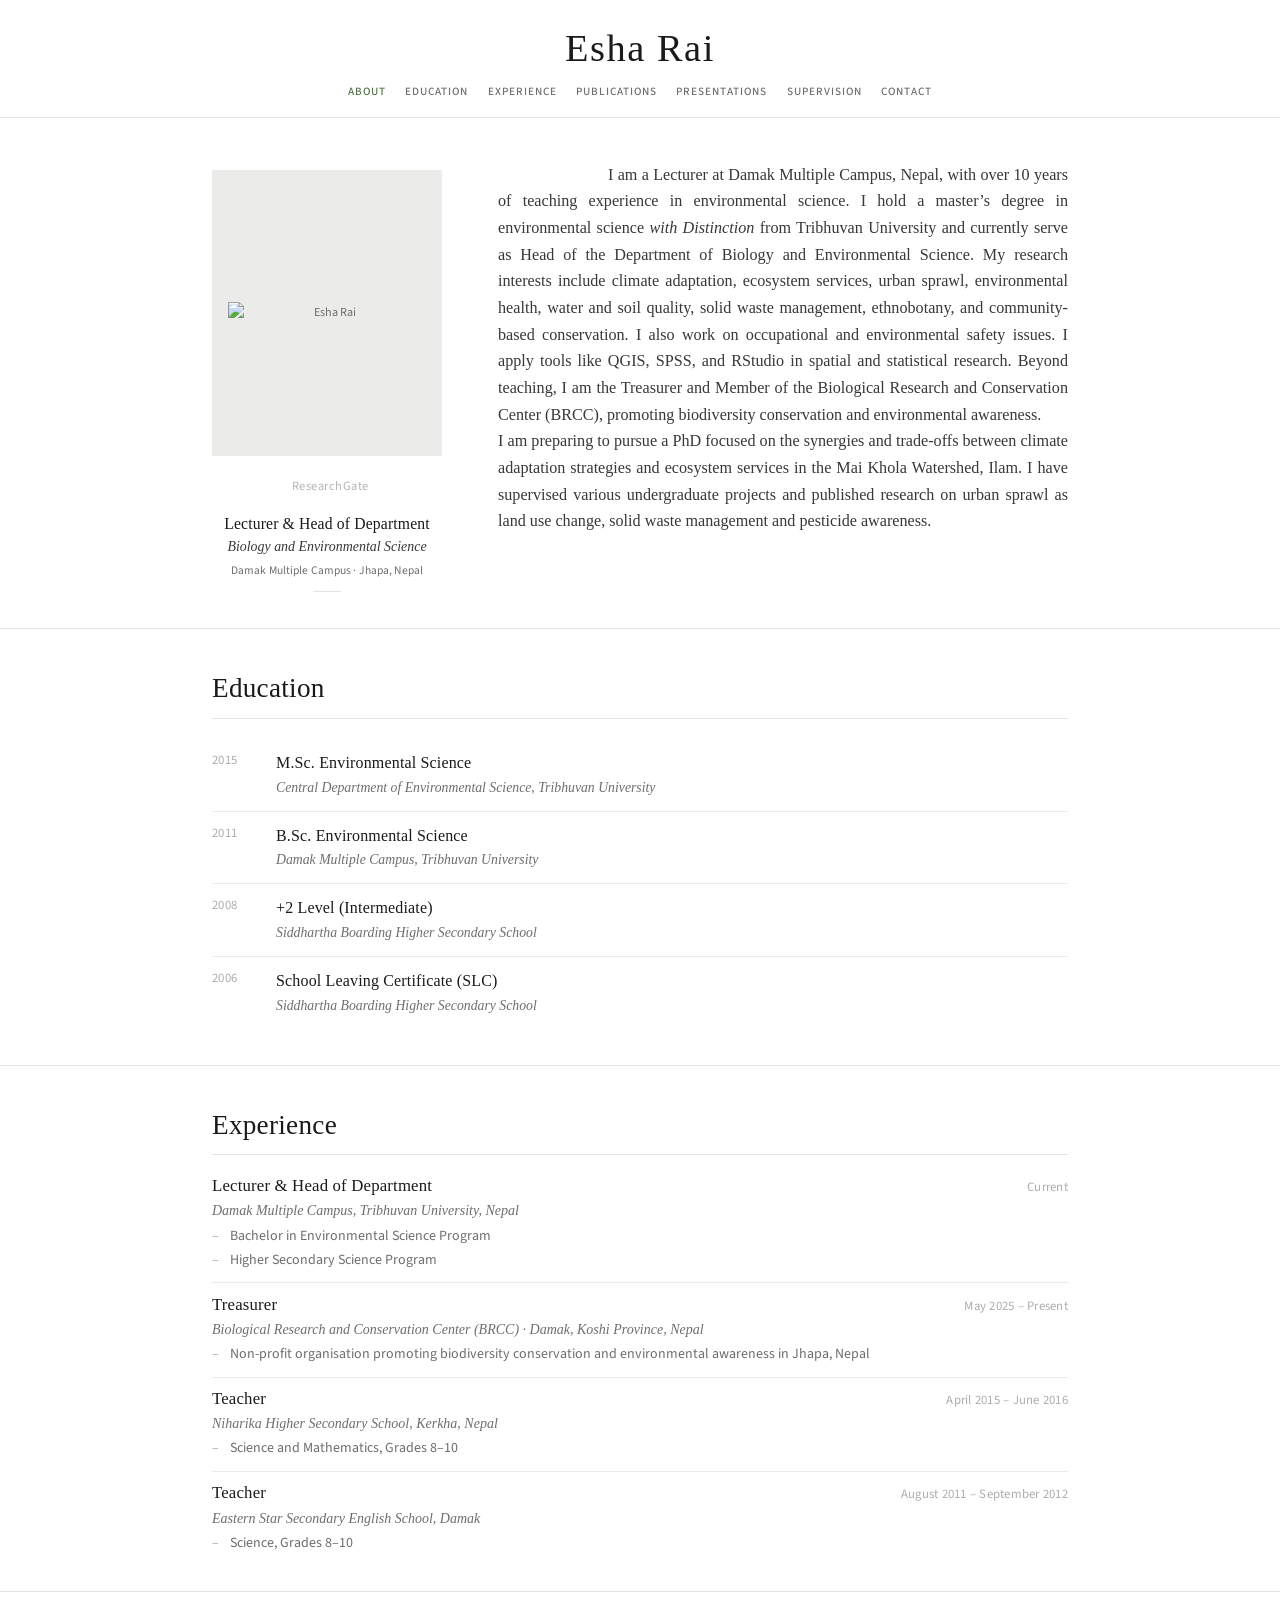
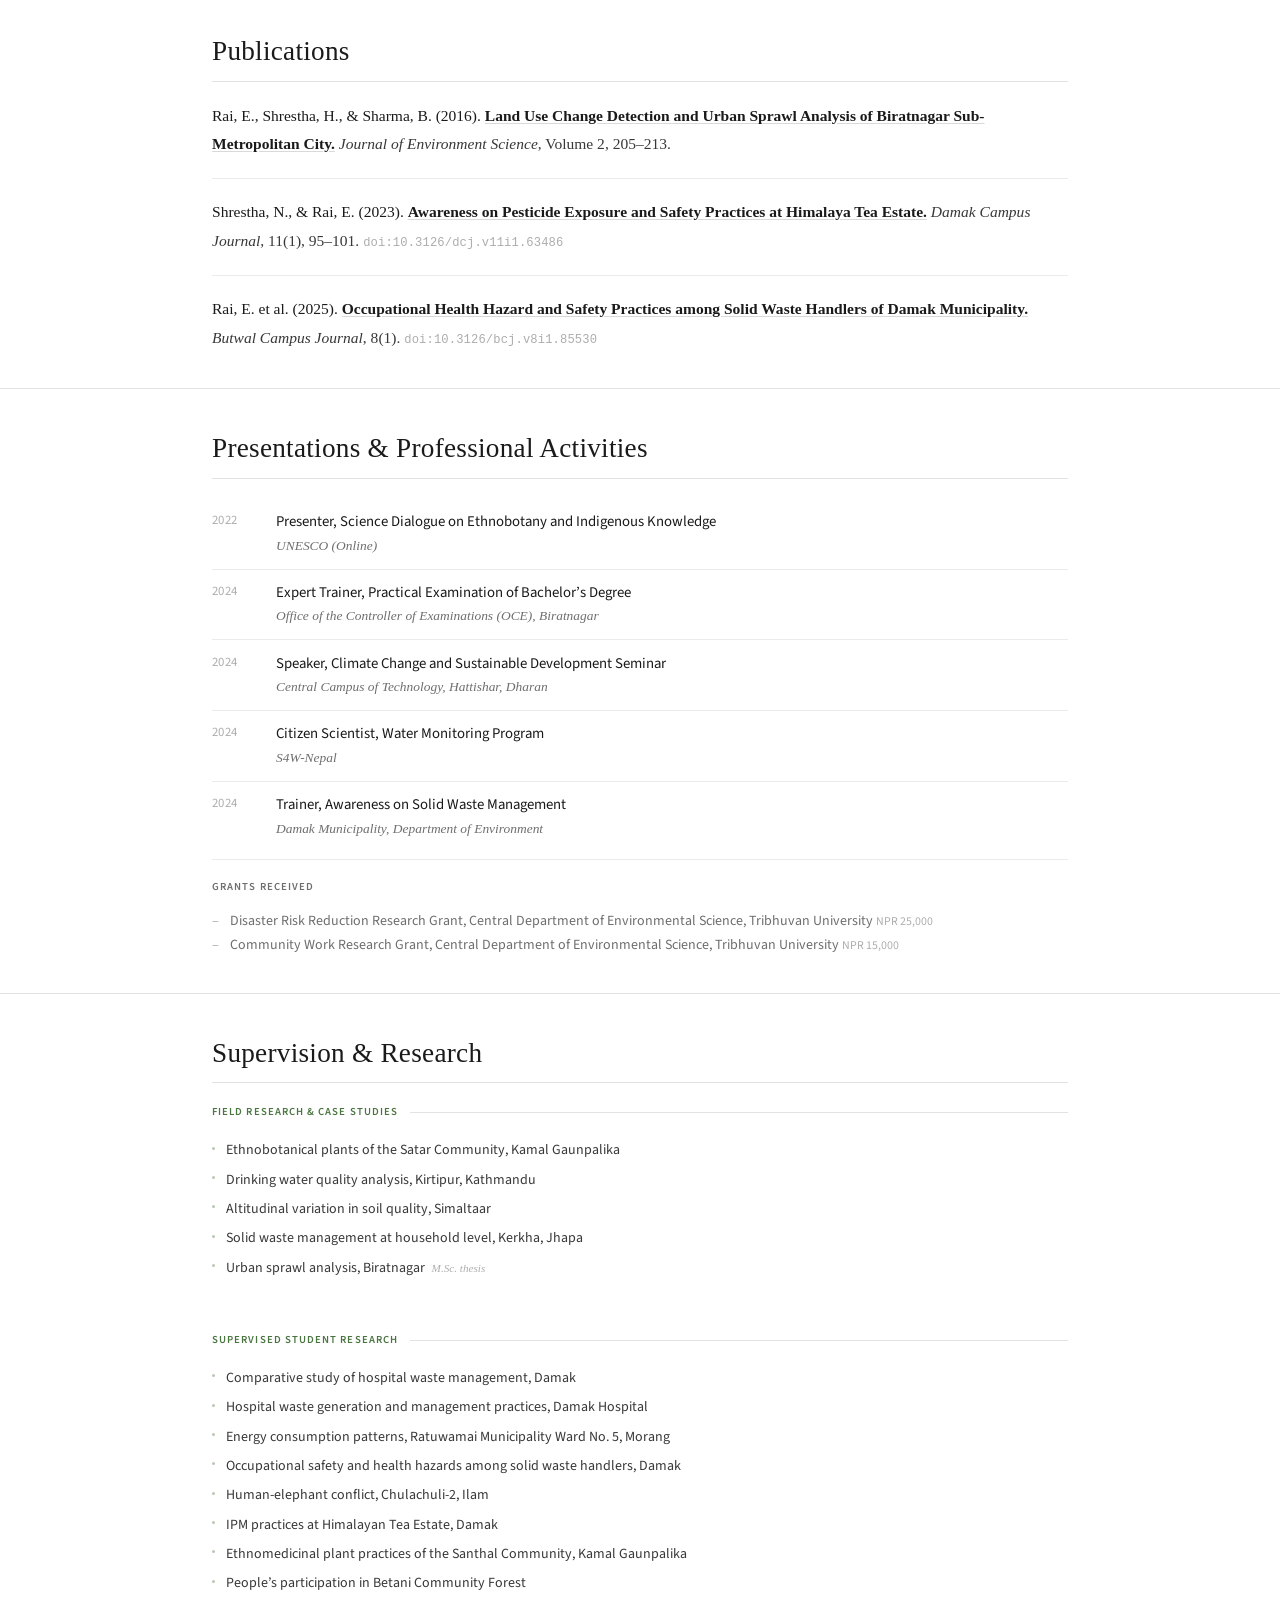
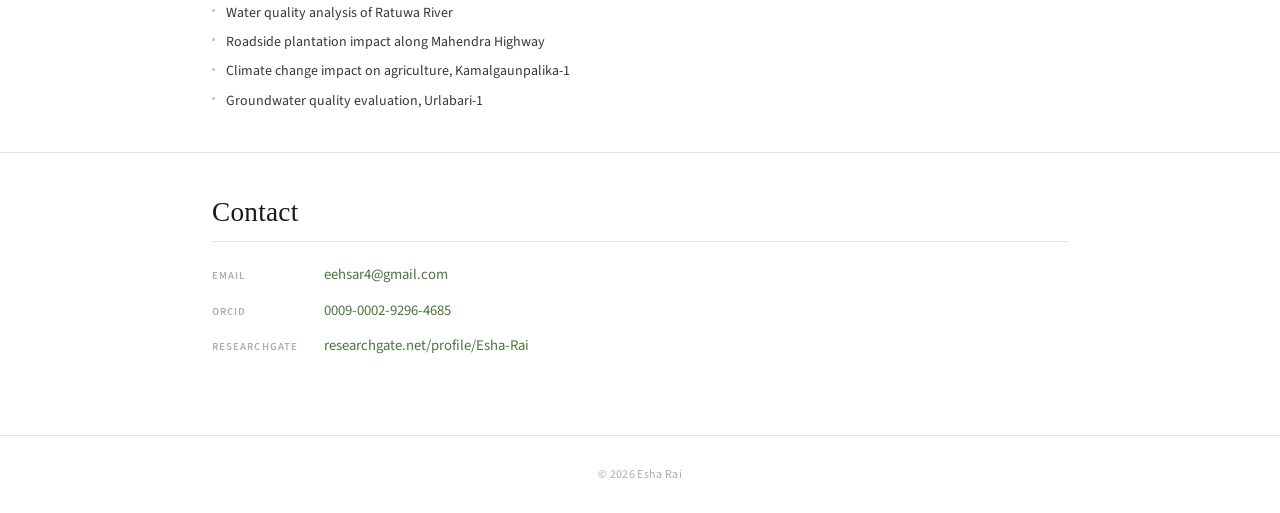
==== index.html @ 7f3a02cf "Add files via upload" ====
<!doctype html>
<html lang="en">
  <head>
    <meta charset="UTF-8" />
    <meta name="viewport" content="width=device-width, initial-scale=1.0" />
    <title>Esha Rai</title>
    <link rel="preconnect" href="https://fonts.googleapis.com" />
    <link rel="preconnect" href="https://fonts.gstatic.com" crossorigin />
    <link
      href="https://fonts.googleapis.com/css2?family=EB+Garamond:ital,wght@0,400;0,500;1,400;1,500&family=Source+Sans+3:ital,wght@0,300;0,400;0,600;1,300;1,400&display=swap"
      rel="stylesheet"
    />
    <link rel="stylesheet" href="style.css" />
  </head>
  <body>
    <header id="site-header">
      <div class="header-inner">
        <h1 class="site-name">Esha Rai</h1>
        <nav id="navbar" aria-label="Main navigation">
          <button
            class="nav-toggle"
            id="navToggle"
            aria-label="Toggle menu"
            aria-expanded="false"
          >
            <span></span><span></span><span></span>
          </button>
          <ul class="nav-links" id="navLinks">
            <li><a href="#about">About</a></li>
            <li><a href="#education">Education</a></li>
            <li><a href="#experience">Experience</a></li>
            <li><a href="#publications">Publications</a></li>
            <li><a href="#presentations">Presentations</a></li>
            <li><a href="#supervision">Supervision</a></li>
            <li><a href="#contact">Contact</a></li>
          </ul>
        </nav>
      </div>
    </header>

    <section id="about" class="about-section">
      <div class="about-inner">
        <div class="about-sidebar fade-in">
          <div class="about-photo">
            <img
              src="image.jpg"
              alt="Esha Rai"
              onerror="this.parentElement.classList.add('no-photo')"
            />
          </div>
          <div class="about-identity">
            <a
              href="https://www.researchgate.net/profile/Esha-Rai"
              target="_blank"
              rel="noopener"
              class="rg-link"
              aria-label="ResearchGate Profile"
            >
              <img src="./assets/rg_icon.svg" alt="" class="rg-icon" />
              <span class="rg-label">ResearchGate</span>
            </a>
            <p class="about-role-title">Lecturer &amp; Head of Department</p>
            <p class="about-role-dept">Biology and Environmental Science</p>
            <p class="about-role-inst">
              Damak Multiple Campus &middot; Jhapa, Nepal
            </p>
          </div>
        </div>

        <div class="about-text fade-in fade-delay">
          <p class="about-bio" style="text-indent: 110px">
            I am a Lecturer at Damak Multiple Campus, Nepal, with over 10 years
            of teaching experience in environmental science. I hold a master’s
            degree in environmental science <em>with Distinction</em> from
            Tribhuvan University and currently serve as Head of the Department
            of Biology and Environmental Science. My research interests include
            climate adaptation, ecosystem services, urban sprawl, environmental
            health, water and soil quality, solid waste management, ethnobotany,
            and community-based conservation. I also work on occupational and
            environmental safety issues. I apply tools like QGIS, SPSS, and
            RStudio in spatial and statistical research. Beyond teaching, I am
            the Treasurer and Member of the Biological Research and Conservation
            Center (BRCC), promoting biodiversity conservation and environmental
            awareness.<br />
            I am preparing to pursue a PhD focused on the synergies and
            trade-offs between climate adaptation strategies and ecosystem
            services in the Mai Khola Watershed, Ilam. I have supervised various
            undergraduate projects and published research on urban sprawl as
            land use change, solid waste management and pesticide awareness.
          </p>
          <!--
          <p class="about-bookshelf">
            I like to read sometimes &mdash; here is my
            <a href="shelf\index.html">bookshelf</a>.
          </p>
          -->
        </div>
      </div>
    </section>

    <hr class="section-rule" />

    <section id="education" class="section">
      <div class="container">
        <h2 class="section-title fade-in">Education</h2>
        <table class="data-table fade-in">
          <tbody>
            <tr>
              <td class="col-year">2015</td>
              <td>
                <strong>M.Sc. Environmental Science</strong>
                <br />
                <span class="inst-name"
                  >Central Department of Environmental Science, Tribhuvan
                  University</span
                >
              </td>
            </tr>
            <tr>
              <td class="col-year">2011</td>
              <td>
                <strong>B.Sc. Environmental Science</strong><br />
                <span class="inst-name"
                  >Damak Multiple Campus, Tribhuvan University</span
                >
              </td>
            </tr>
            <tr>
              <td class="col-year">2008</td>
              <td>
                <strong>+2 Level (Intermediate)</strong><br />
                <span class="inst-name"
                  >Siddhartha Boarding Higher Secondary School</span
                >
              </td>
            </tr>
            <tr>
              <td class="col-year">2006</td>
              <td>
                <strong>School Leaving Certificate (SLC)</strong><br />
                <span class="inst-name"
                  >Siddhartha Boarding Higher Secondary School</span
                >
              </td>
            </tr>
          </tbody>
        </table>
      </div>
    </section>

    <hr class="section-rule" />

    <section id="experience" class="section">
      <div class="container">
        <h2 class="section-title fade-in">Experience</h2>

        <div class="exp-item fade-in">
          <div class="exp-header">
            <span class="exp-role">Lecturer &amp; Head of Department</span>
            <span class="exp-date">Current</span>
          </div>
          <p class="exp-place">
            Damak Multiple Campus, Tribhuvan University, Nepal
          </p>
          <ul class="plain-list">
            <li>Bachelor in Environmental Science Program</li>
            <li>Higher Secondary Science Program</li>
          </ul>
        </div>

        <div class="exp-item fade-in">
          <div class="exp-header">
            <span class="exp-role">Treasurer</span>
            <span class="exp-date">May 2025 &ndash; Present</span>
          </div>
          <p class="exp-place">
            Biological Research and Conservation Center (BRCC) &middot; Damak,
            Koshi Province, Nepal
          </p>
          <ul class="plain-list">
            <li>
              Non-profit organisation promoting biodiversity conservation and
              environmental awareness in Jhapa, Nepal
            </li>
          </ul>
        </div>

        <div class="exp-item fade-in">
          <div class="exp-header">
            <span class="exp-role">Teacher</span>
            <span class="exp-date">April 2015 &ndash; June 2016</span>
          </div>
          <p class="exp-place">
            Niharika Higher Secondary School, Kerkha, Nepal
          </p>
          <ul class="plain-list">
            <li>Science and Mathematics, Grades 8&ndash;10</li>
          </ul>
        </div>

        <div class="exp-item fade-in">
          <div class="exp-header">
            <span class="exp-role">Teacher</span>
            <span class="exp-date">August 2011 &ndash; September 2012</span>
          </div>
          <p class="exp-place">Eastern Star Secondary English School, Damak</p>
          <ul class="plain-list">
            <li>Science, Grades 8&ndash;10</li>
          </ul>
        </div>
      </div>
    </section>

    <hr class="section-rule" />

    <section id="publications" class="section">
      <div class="container">
        <h2 class="section-title fade-in">Publications</h2>

        <div class="pub-list">
          <div class="pub-item fade-in">
            <p class="pub-ref">
              <span class="pub-authors"
                >Rai, E., Shrestha, H., &amp; Sharma, B. (2016).</span
              >
              <a href="#" target="_blank" rel="noopener"
                >Land Use Change Detection and Urban Sprawl Analysis of
                Biratnagar Sub-Metropolitan City.</a
              >
              <em>Journal of Environment Science</em>, Volume 2, 205&ndash;213.
            </p>
          </div>

          <div class="pub-item fade-in">
            <p class="pub-ref">
              <span class="pub-authors"
                >Shrestha, N., &amp; Rai, E. (2023).</span
              >
              <a
                href="https://doi.org/10.3126/dcj.v11i1.63486"
                target="_blank"
                rel="noopener"
                >Awareness on Pesticide Exposure and Safety Practices at
                Himalaya Tea Estate.</a
              >
              <em>Damak Campus Journal</em>, 11(1), 95&ndash;101.
              <span class="pub-doi">doi:10.3126/dcj.v11i1.63486</span>
            </p>
          </div>

          <div class="pub-item fade-in">
            <p class="pub-ref">
              <span class="pub-authors">Rai, E. et al. (2025).</span>
              <a
                href="https://doi.org/10.3126/bcj.v8i1.85530"
                target="_blank"
                rel="noopener"
                >Occupational Health Hazard and Safety Practices among Solid
                Waste Handlers of Damak Municipality.</a
              >
              <em>Butwal Campus Journal</em>, 8(1).
              <span class="pub-doi">doi:10.3126/bcj.v8i1.85530</span>
            </p>
          </div>
        </div>
      </div>
    </section>

    <hr class="section-rule" />

    <section id="presentations" class="section">
      <div class="container">
        <h2 class="section-title fade-in">
          Presentations &amp; Professional Activities
        </h2>

        <table class="data-table fade-in">
          <tbody>
            <tr>
              <td class="col-year">2022</td>
              <td>
                Presenter, Science Dialogue on Ethnobotany and Indigenous
                Knowledge<br />
                <span class="sub-text">UNESCO (Online)</span>
              </td>
            </tr>
            <tr>
              <td class="col-year">2024</td>
              <td>
                Expert Trainer, Practical Examination of Bachelor&rsquo;s
                Degree<br />
                <span class="sub-text"
                  >Office of the Controller of Examinations (OCE),
                  Biratnagar</span
                >
              </td>
            </tr>
            <tr>
              <td class="col-year">2024</td>
              <td>
                Speaker, Climate Change and Sustainable Development Seminar<br />
                <span class="sub-text"
                  >Central Campus of Technology, Hattishar, Dharan</span
                >
              </td>
            </tr>
            <tr>
              <td class="col-year">2024</td>
              <td>
                Citizen Scientist, Water Monitoring Program<br />
                <span class="sub-text">S4W-Nepal</span>
              </td>
            </tr>
            <tr>
              <td class="col-year">2024</td>
              <td>
                Trainer, Awareness on Solid Waste Management<br />
                <span class="sub-text"
                  >Damak Municipality, Department of Environment</span
                >
              </td>
            </tr>
          </tbody>
        </table>

        <div class="grants-block fade-in">
          <h3 class="grants-heading">Grants Received</h3>
          <ul class="plain-list">
            <li>
              Disaster Risk Reduction Research Grant, Central Department of
              Environmental Science, Tribhuvan University
              <span class="grant-amount">NPR 25,000</span>
            </li>
            <li>
              Community Work Research Grant, Central Department of Environmental
              Science, Tribhuvan University
              <span class="grant-amount">NPR 15,000</span>
            </li>
          </ul>
        </div>
      </div>
    </section>

    <hr class="section-rule" />

    <section id="supervision" class="section">
      <div class="container">
        <h2 class="section-title fade-in">Supervision &amp; Research</h2>

        <div class="research-record fade-in">
          <div class="research-group">
            <h3 class="research-group-label">
              Field Research &amp; Case Studies
            </h3>
            <ul class="research-list">
              <li>
                Ethnobotanical plants of the Satar Community, Kamal Gaunpalika
              </li>
              <li>Drinking water quality analysis, Kirtipur, Kathmandu</li>
              <li>Altitudinal variation in soil quality, Simaltaar</li>
              <li>Solid waste management at household level, Kerkha, Jhapa</li>
              <li>
                Urban sprawl analysis, Biratnagar
                <span class="research-note">M.Sc. thesis</span>
              </li>
            </ul>
          </div>

          <div class="research-divider"></div>

          <div class="research-group">
            <h3 class="research-group-label">Supervised Student Research</h3>
            <ul class="research-list research-list--wide">
              <li>Comparative study of hospital waste management, Damak</li>
              <li>
                Hospital waste generation and management practices, Damak
                Hospital
              </li>
              <li>
                Energy consumption patterns, Ratuwamai Municipality Ward No. 5,
                Morang
              </li>
              <li>
                Occupational safety and health hazards among solid waste
                handlers, Damak
              </li>
              <li>Human-elephant conflict, Chulachuli-2, Ilam</li>
              <li>IPM practices at Himalayan Tea Estate, Damak</li>
              <li>
                Ethnomedicinal plant practices of the Santhal Community, Kamal
                Gaunpalika
              </li>
              <li>People&rsquo;s participation in Betani Community Forest</li>
              <li>Water quality analysis of Ratuwa River</li>
              <li>Roadside plantation impact along Mahendra Highway</li>
              <li>Climate change impact on agriculture, Kamalgaunpalika-1</li>
              <li>Groundwater quality evaluation, Urlabari-1</li>
            </ul>
          </div>
        </div>
      </div>
    </section>

    <hr class="section-rule" />

    <section id="contact" class="section">
      <div class="container">
        <h2 class="section-title fade-in">Contact</h2>
        <div class="contact-block fade-in">
          <p>
            <span class="contact-label">Email</span>
            <a href="mailto:eehsar4@gmail.com">eehsar4@gmail.com</a>
          </p>
          <p>
            <span class="contact-label">Orcid</span>
            <a href="https://orcid.org/0009-0002-9296-4685">
              0009-0002-9296-4685</a
            >
          </p>
          <p>
            <span class="contact-label">ResearchGate</span>
            <a
              href="https://www.researchgate.net/profile/Esha-Rai"
              target="_blank"
              rel="noopener"
              >researchgate.net/profile/Esha-Rai</a
            >
          </p>
        </div>
      </div>
    </section>

    <footer class="site-footer">
      <div class="container">
        <p>&copy; <span id="year"></span> Esha Rai</p>
      </div>
    </footer>

    <script src="script.js"></script>
  </body>
</html>
---- style.css ----
/* LOCAL FONTS — CMU Serif */

@font-face {
  font-family: "CMU Serif";
  src: url("./fonts/cmunrm.woff2") format("woff2");
  font-weight: 400;
  font-style: normal;
  font-display: swap;
}

@font-face {
  font-family: "CMU Serif";
  src: url("./fonts/cmunbx.woff2") format("woff2");
  font-weight: 700;
  font-style: normal;
  font-display: swap;
}

@font-face {
  font-family: "CMU Serif";
  src: url("./fonts/cmunti.woff2") format("woff2");
  font-weight: 400;
  font-style: italic;
  font-display: swap;
}

@font-face {
  font-family: "CMU Serif";
  src: url("./fonts/cmunbi.woff2") format("woff2");
  font-weight: 700;
  font-style: italic;
  font-display: swap;
}

/* VARIABLES */

:root {
  --white: #ffffff;
  --bg: #fafaf8;
  --fg: #1a1a1a;
  --fg-soft: #383838;
  --fg-muted: #6e6e6e;
  --fg-subtle: #adadad;
  --green: #4a7540;
  --green-dark: #345428;
  --green-faint: rgba(74, 117, 64, 0.07);
  --rule: #e2e2e0;
  --rule-soft: #ebebea;

  --font-display: Georgia, "Times New Roman", serif;
  --font-serif: "CMU Serif", Georgia, serif;
  --font-sans: "Source Sans 3", system-ui, -apple-system, sans-serif;

  --sidebar-w: 230px;
  --header-h: 102px;
  --max-w: 920px;
  --transition: 0.18s ease;
}

/* RESET & BASE */

*,
*::before,
*::after {
  box-sizing: border-box;
  margin: 0;
  padding: 0;
}

html {
  scroll-behavior: smooth;
  scroll-padding-top: calc(var(--header-h) + 24px);
  font-size: 16px;
}

body {
  background: var(--white);
  color: var(--fg);
  font-family: var(--font-sans);
  font-size: 1rem;
  line-height: 1.75;
  -webkit-font-smoothing: antialiased;
  -moz-osx-font-smoothing: grayscale;
}

img {
  display: block;
  max-width: 100%;
}

a {
  color: var(--green);
  text-decoration: none;
  transition: color var(--transition);
}

a:hover {
  color: var(--green-dark);
  text-decoration: underline;
  text-underline-offset: 2px;
}

ul {
  list-style: none;
}

/* HEADER */

#site-header {
  position: sticky;
  top: 0;
  z-index: 100;
  background: var(--white);
  border-bottom: 1px solid var(--rule);
  padding: 1.8rem 2rem 0.8rem;
}

.header-inner {
  max-width: var(--max-w);
  margin: 0 auto;
  display: flex;
  flex-direction: column;
  align-items: center;
  gap: 0.55rem;
  text-align: center;
}

.site-name {
  font-family: var(--font-display);
  font-size: 2.4rem;
  font-weight: 400;
  color: var(--fg);
  letter-spacing: 0.04em;
  line-height: 1;
}

.nav-links {
  display: flex;
  flex-wrap: wrap;
  justify-content: center;
  align-items: center;
  list-style: none;
  gap: 0;
}

.nav-links a {
  font-family: var(--font-sans);
  font-size: 0.7rem;
  font-weight: 500;
  letter-spacing: 0.09em;
  text-transform: uppercase;
  color: var(--fg-muted);
  padding: 0.2rem 0.6rem;
  border-radius: 2px;
  transition: color var(--transition);
  text-decoration: none;
}

.nav-links a:hover,
.nav-links a.active {
  color: var(--green);
  text-decoration: none;
}

.nav-toggle {
  display: none;
  flex-direction: column;
  gap: 5px;
  background: none;
  border: none;
  cursor: pointer;
  padding: 4px;
  align-self: flex-end;
}

.nav-toggle span {
  display: block;
  width: 22px;
  height: 1.5px;
  background: var(--fg);
  border-radius: 1px;
  transition:
    transform var(--transition),
    opacity var(--transition);
}

/* LAYOUT */

.container {
  max-width: var(--max-w);
  margin: 0 auto;
  padding: 0 2rem;
}

.section {
  padding: 2.25rem 0;
}

.section-rule {
  border: none;
  border-top: 1px solid var(--rule);
  margin: 0;
}

.section-title {
  font-family: var(--font-display);
  font-size: 1.7rem;
  font-weight: 400;
  letter-spacing: 0.01em;
  color: var(--fg);
  margin-bottom: 1.25rem;
  padding-bottom: 0.3rem;
  border-bottom: 1px solid var(--rule);
}

/* FADE-IN */

.fade-in {
  opacity: 0;
  transform: translateY(10px);
  transition:
    opacity 0.5s ease,
    transform 0.5s ease;
}

.fade-in.visible {
  opacity: 1;
  transform: translateY(0);
}

.fade-delay {
  transition-delay: 0.16s;
}

/* ABOUT */

.about-section {
  max-width: var(--max-w);
  margin: 0 auto;
  padding: 2.75rem 2rem 2rem;
}

.about-inner {
  display: grid;
  grid-template-columns: var(--sidebar-w) 1fr;
  gap: 3.5rem;
  align-items: start;
}

.about-bio {
  font-family: var(--font-serif);
  font-size: 1.01rem;
  color: var(--fg-soft);
  line-height: 1.65;
  margin-bottom: 1.25rem;
  text-align: justify;
  text-indent: 1.6em;
  hyphens: auto;
  -webkit-hyphens: auto;
}

.about-bookshelf {
  font-family: var(--font-serif);
  font-style: italic;
  font-size: 0.9rem;
  color: var(--fg-muted);
  line-height: 1.55;
}

.about-bookshelf a {
  color: var(--green);
  text-decoration: underline;
  text-underline-offset: 2px;
  font-style: normal;
}

.about-sidebar {
  display: flex;
  flex-direction: column;
  align-items: center;
  gap: 0;
  padding-top: 0.5rem;
}

.about-photo img {
  width: var(--sidebar-w);
  height: auto;
  object-fit: cover;
  object-position: top center;
  display: block;
}

.about-photo.no-photo {
  width: var(--sidebar-w);
  height: 286px;
  background: var(--rule-soft);
  display: flex;
  align-items: center;
  justify-content: center;
  font-size: 0.76rem;
  color: var(--fg-muted);
  text-align: center;
  padding: 1rem;
}

.about-identity {
  margin-top: 1.15rem;
  width: 100%;
  display: flex;
  flex-direction: column;
  align-items: center;
  text-align: center;
  gap: 0.22rem;
}

.rg-link {
  display: inline-flex;
  align-items: center;
  gap: 0.38rem;
  text-decoration: none;
  margin-bottom: 0.6rem;
  opacity: 0.5;
  transition: opacity var(--transition);
}

.rg-link:hover {
  opacity: 1;
  text-decoration: none;
}

.rg-icon {
  height: 26px;
  width: auto;
  display: block;
}

.rg-label {
  font-family: var(--font-sans);
  font-size: 0.78rem;
  letter-spacing: 0.04em;
  color: var(--fg-muted);
  transition: color var(--transition);
}

.rg-link:hover .rg-label {
  color: var(--green);
}

.about-identity::after {
  content: "";
  display: block;
  width: 28px;
  height: 1px;
  background: var(--rule);
  margin: 0.5rem auto 0.3rem;
  order: 1;
}

.about-role-title {
  font-family: var(--font-display);
  font-size: 0.98rem;
  font-weight: 400;
  color: var(--fg);
  letter-spacing: 0.01em;
  line-height: 1.35;
  max-width: 100%;
}

.about-role-dept {
  font-family: var(--font-serif);
  font-style: italic;
  font-size: 0.87rem;
  color: var(--fg-soft);
  line-height: 1.35;
}

.about-role-inst {
  font-family: var(--font-sans);
  font-size: 0.72rem;
  letter-spacing: 0.01em;
  color: var(--fg-muted);
  line-height: 1.5;
  margin-top: 0.1rem;
}

/* DATA TABLE */

.data-table {
  width: 100%;
  border-collapse: collapse;
  font-size: 0.925rem;
}

.data-table td {
  padding: 0.7rem 0;
  vertical-align: top;
  line-height: 1.6;
}

.data-table tbody tr + tr td {
  border-top: 1px solid var(--rule-soft);
}

.col-year {
  width: 64px;
  color: var(--fg-subtle);
  font-size: 0.8rem;
  font-variant-numeric: tabular-nums;
  letter-spacing: 0.02em;
  padding-right: 1.5rem;
  white-space: nowrap;
  padding-top: 0.78rem;
}

.data-table strong {
  font-family: var(--font-display);
  font-size: 1rem;
  font-weight: 400;
  color: var(--fg);
  letter-spacing: 0.01em;
}

.inst-name {
  font-family: var(--font-serif);
  font-style: italic;
  font-size: 0.86rem;
  color: var(--fg-muted);
}

.sub-text {
  font-family: var(--font-serif);
  font-style: italic;
  font-size: 0.84rem;
  color: var(--fg-muted);
}

/* EXPERIENCE */

.exp-item {
  padding: 0.65rem 0;
  border-bottom: 1px solid var(--rule-soft);
}

.exp-item:first-of-type {
  padding-top: 0;
}

.exp-item:last-of-type {
  border-bottom: none;
  padding-bottom: 0;
}

.exp-header {
  display: flex;
  justify-content: space-between;
  align-items: baseline;
  gap: 1rem;
}

.exp-role {
  font-family: var(--font-display);
  font-size: 1.05rem;
  font-weight: 400;
  color: var(--fg);
  letter-spacing: 0.01em;
  line-height: 1.3;
}

.exp-date {
  font-family: var(--font-sans);
  font-size: 0.8rem;
  color: var(--fg-subtle);
  white-space: nowrap;
  font-variant-numeric: tabular-nums;
  flex-shrink: 0;
  letter-spacing: 0.02em;
}

.exp-place {
  font-family: var(--font-serif);
  font-style: italic;
  font-size: 0.875rem;
  color: var(--fg-muted);
  margin: 0.12rem 0 0.15rem;
  line-height: 1.5;
}

.plain-list {
  padding: 0;
}

.plain-list li {
  font-family: var(--font-sans);
  font-size: 0.875rem;
  color: var(--fg-muted);
  padding: 0.05rem 0 0.05rem 1.1rem;
  position: relative;
  line-height: 1.6;
}

.plain-list li::before {
  content: "\2013";
  position: absolute;
  left: 0;
  color: var(--fg-subtle);
}

/* PUBLICATIONS */

.pub-list {
  display: flex;
  flex-direction: column;
  gap: 0;
}

.pub-item {
  padding: 1.2rem 0;
  border-bottom: 1px solid var(--rule-soft);
}

.pub-item:first-of-type {
  padding-top: 0;
}

.pub-item:last-of-type {
  border-bottom: none;
  padding-bottom: 0;
}

.pub-ref {
  font-family: var(--font-serif);
  font-size: 0.97rem;
  color: var(--fg-soft);
  line-height: 1.85;
}

.pub-authors {
  font-family: var(--font-serif);
  font-weight: 400;
  color: var(--fg);
}

.pub-ref a {
  font-family: var(--font-serif);
  font-weight: 700;
  color: var(--fg);
  text-decoration: underline;
  text-underline-offset: 2px;
  text-decoration-color: rgba(0, 0, 0, 0.15);
  transition:
    color var(--transition),
    text-decoration-color var(--transition);
}

.pub-ref a:hover {
  color: var(--green);
  text-decoration-color: var(--green);
}

.pub-ref em {
  font-family: var(--font-serif);
  font-style: italic;
}

.pub-doi {
  display: inline-block;
  font-family: "Courier New", monospace;
  font-size: 0.76rem;
  color: var(--fg-subtle);
  letter-spacing: 0.01em;
}

/* GRANTS */

.grants-block {
  margin-top: 0.5rem;
  padding-top: 1.1rem;
  border-top: 1px solid var(--rule-soft);
}

.grants-heading {
  font-family: var(--font-sans);
  font-size: 0.67rem;
  font-weight: 600;
  letter-spacing: 0.1em;
  text-transform: uppercase;
  color: var(--fg-muted);
  margin-bottom: 0.75rem;
}

.grant-amount {
  color: var(--fg-subtle);
  font-size: 0.85em;
}

/* SUPERVISION */

.research-record {
  display: flex;
  flex-direction: column;
  gap: 1.5rem;
}

.research-group-label {
  font-family: var(--font-sans);
  font-size: 0.67rem;
  font-weight: 600;
  letter-spacing: 0.1em;
  text-transform: uppercase;
  color: var(--green);
  margin-bottom: 0.9rem;
  display: flex;
  align-items: center;
  gap: 0.75rem;
}

.research-group-label::after {
  content: "";
  flex: 1;
  height: 1px;
  background: var(--rule);
}

.research-list--wide {
  display: grid;
  grid-template-columns: 1fr 1fr;
  gap: 0 2.5rem;
}

.research-list {
  display: flex;
  flex-direction: column;
}

.research-list li {
  font-family: var(--font-sans);
  font-size: 0.875rem;
  color: var(--fg-soft);
  padding: 0.26rem 0 0.26rem 0.9rem;
  position: relative;
  line-height: 1.5;
}

.research-list li::before {
  content: "";
  position: absolute;
  left: 0;
  top: 0.65rem;
  width: 3px;
  height: 3px;
  border-radius: 50%;
  background: var(--green);
  opacity: 0.4;
}

.research-note {
  font-family: var(--font-serif);
  font-style: italic;
  font-size: 0.8em;
  color: var(--fg-subtle);
  margin-left: 0.2rem;
}

/* CONTACT */

.contact-block {
  display: flex;
  flex-direction: column;
  gap: 0.6rem;
}

.contact-block p {
  font-family: var(--font-sans);
  font-size: 0.92rem;
  color: var(--fg-soft);
  display: flex;
  align-items: baseline;
  gap: 1rem;
}

.contact-label {
  font-family: var(--font-sans);
  font-size: 0.67rem;
  font-weight: 600;
  letter-spacing: 0.1em;
  text-transform: uppercase;
  color: var(--fg-subtle);
  min-width: 96px;
  flex-shrink: 0;
}

/* FOOTER */

.site-footer {
  border-top: 1px solid var(--rule);
  padding: 1.75rem 2rem;
  text-align: center;
  font-family: var(--font-sans);
  font-size: 0.75rem;
  color: var(--fg-subtle);
  margin-top: 2.5rem;
  letter-spacing: 0.03em;
}

/* RESPONSIVE — tablet */

@media (max-width: 720px) {
  :root {
    --header-h: 88px;
    --sidebar-w: 180px;
  }

  .site-name {
    font-size: 1.95rem;
  }

  .about-inner {
    grid-template-columns: 1fr;
    gap: 2rem;
  }

  .about-sidebar {
    order: -1;
    align-items: center;
  }

  .about-photo img {
    width: 170px;
  }

  .about-photo.no-photo {
    width: 170px;
    height: 212px;
  }

  .about-identity {
    margin-top: 1rem;
    text-align: center;
    align-items: center;
  }

  .about-bio {
    text-indent: 0;
    text-align: left;
  }

  .research-list--wide {
    grid-template-columns: 1fr;
  }

  .nav-toggle {
    display: flex;
  }

  .nav-links {
    display: none;
    flex-direction: column;
    align-items: center;
    width: 100%;
    padding-top: 0.5rem;
    border-top: 1px solid var(--rule);
    margin-top: 0.35rem;
  }

  .nav-links.open {
    display: flex;
  }

  .exp-header {
    flex-direction: column;
    gap: 0.08rem;
  }

  .section-title {
    font-size: 1.45rem;
  }
}

/* MOBILE */

@media (max-width: 480px) {
  .col-year {
    width: 46px;
    padding-right: 0.6rem;
  }

  .contact-block p {
    flex-direction: column;
    gap: 0.1rem;
  }

  .section {
    padding: 1.5rem 0;
  }
}
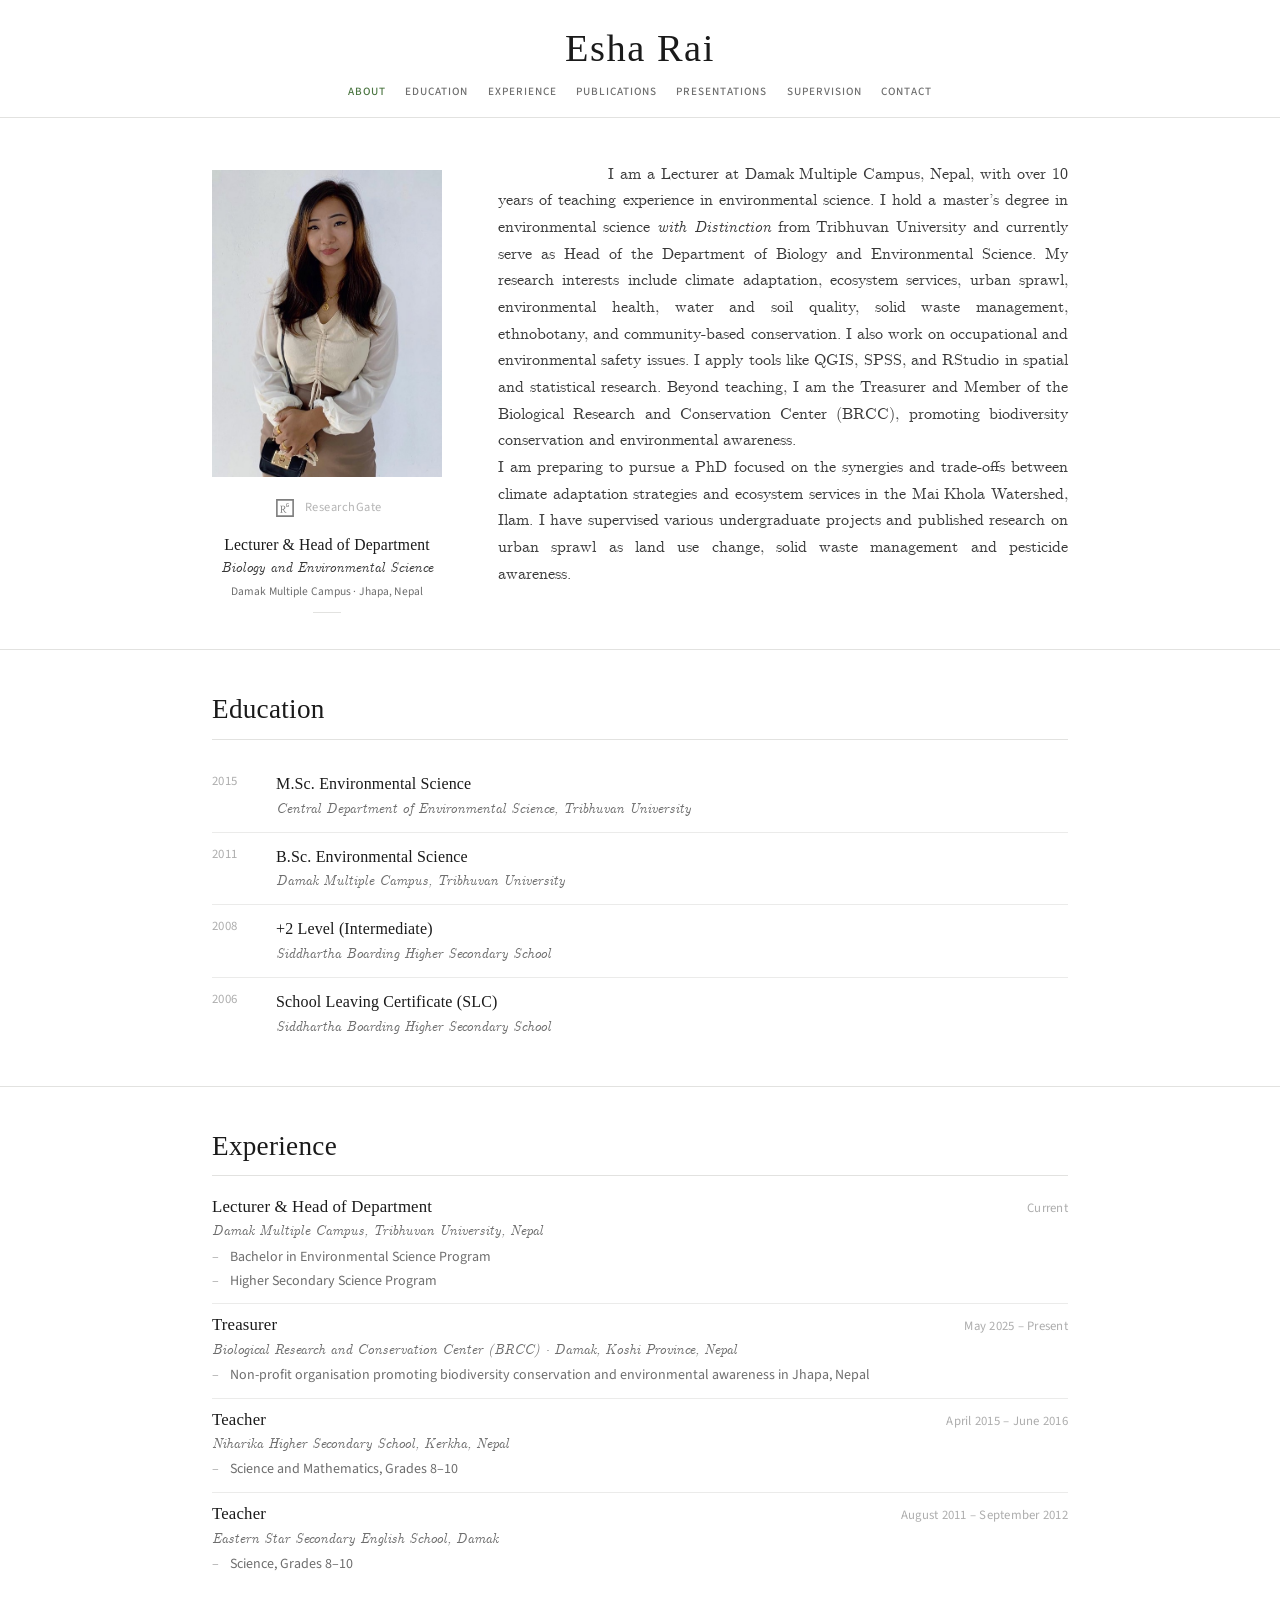
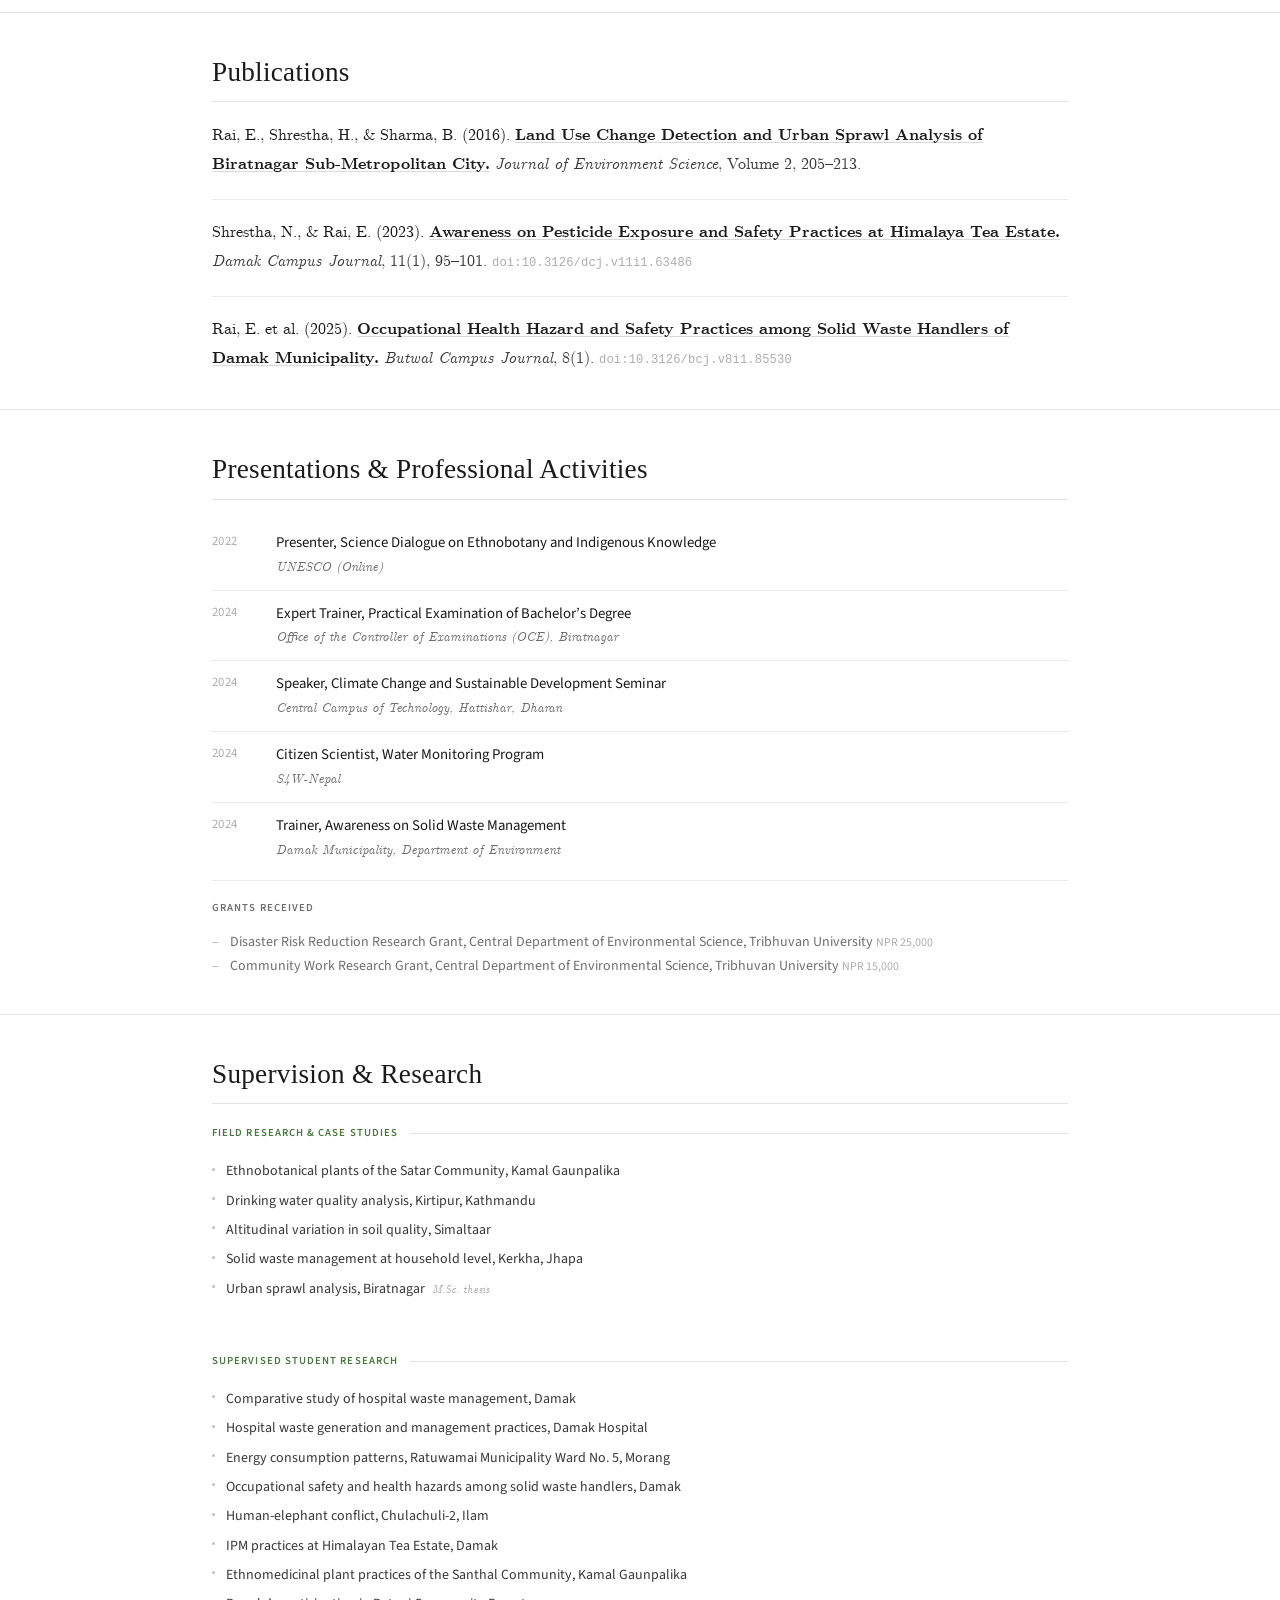
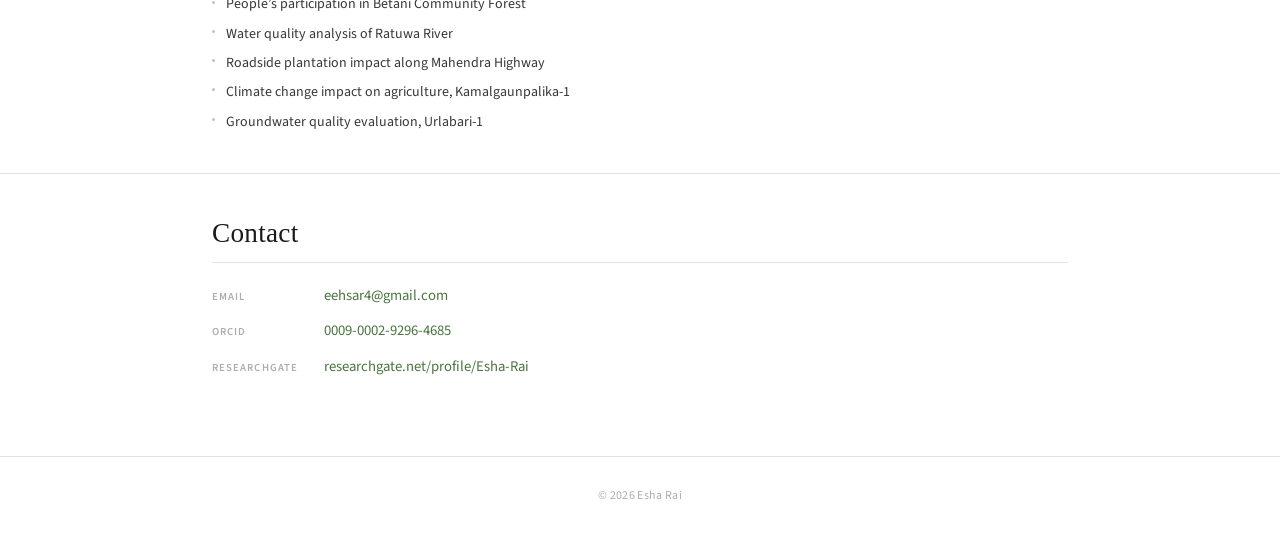
==== commit 5ec639cc: "Update index.html" ====
--- a/index.html
+++ b/index.html
@@ -10,6 +10,7 @@
       href="https://fonts.googleapis.com/css2?family=EB+Garamond:ital,wght@0,400;0,500;1,400;1,500&family=Source+Sans+3:ital,wght@0,300;0,400;0,600;1,300;1,400&display=swap"
       rel="stylesheet"
     />
+    <link rel="icon" type="image/svg+xml" href="icon.svg" />
     <link rel="stylesheet" href="style.css" />
   </head>
   <body>
@@ -429,9 +430,9 @@
         </div>
       </div>
     </section>
-
     <footer class="site-footer">
-      <div class="container">
+      <img src="icon.svg" alt="" class="bottom-icon" />
+      <div class="footer-content">
         <p>&copy; <span id="year"></span> Esha Rai</p>
       </div>
     </footer>
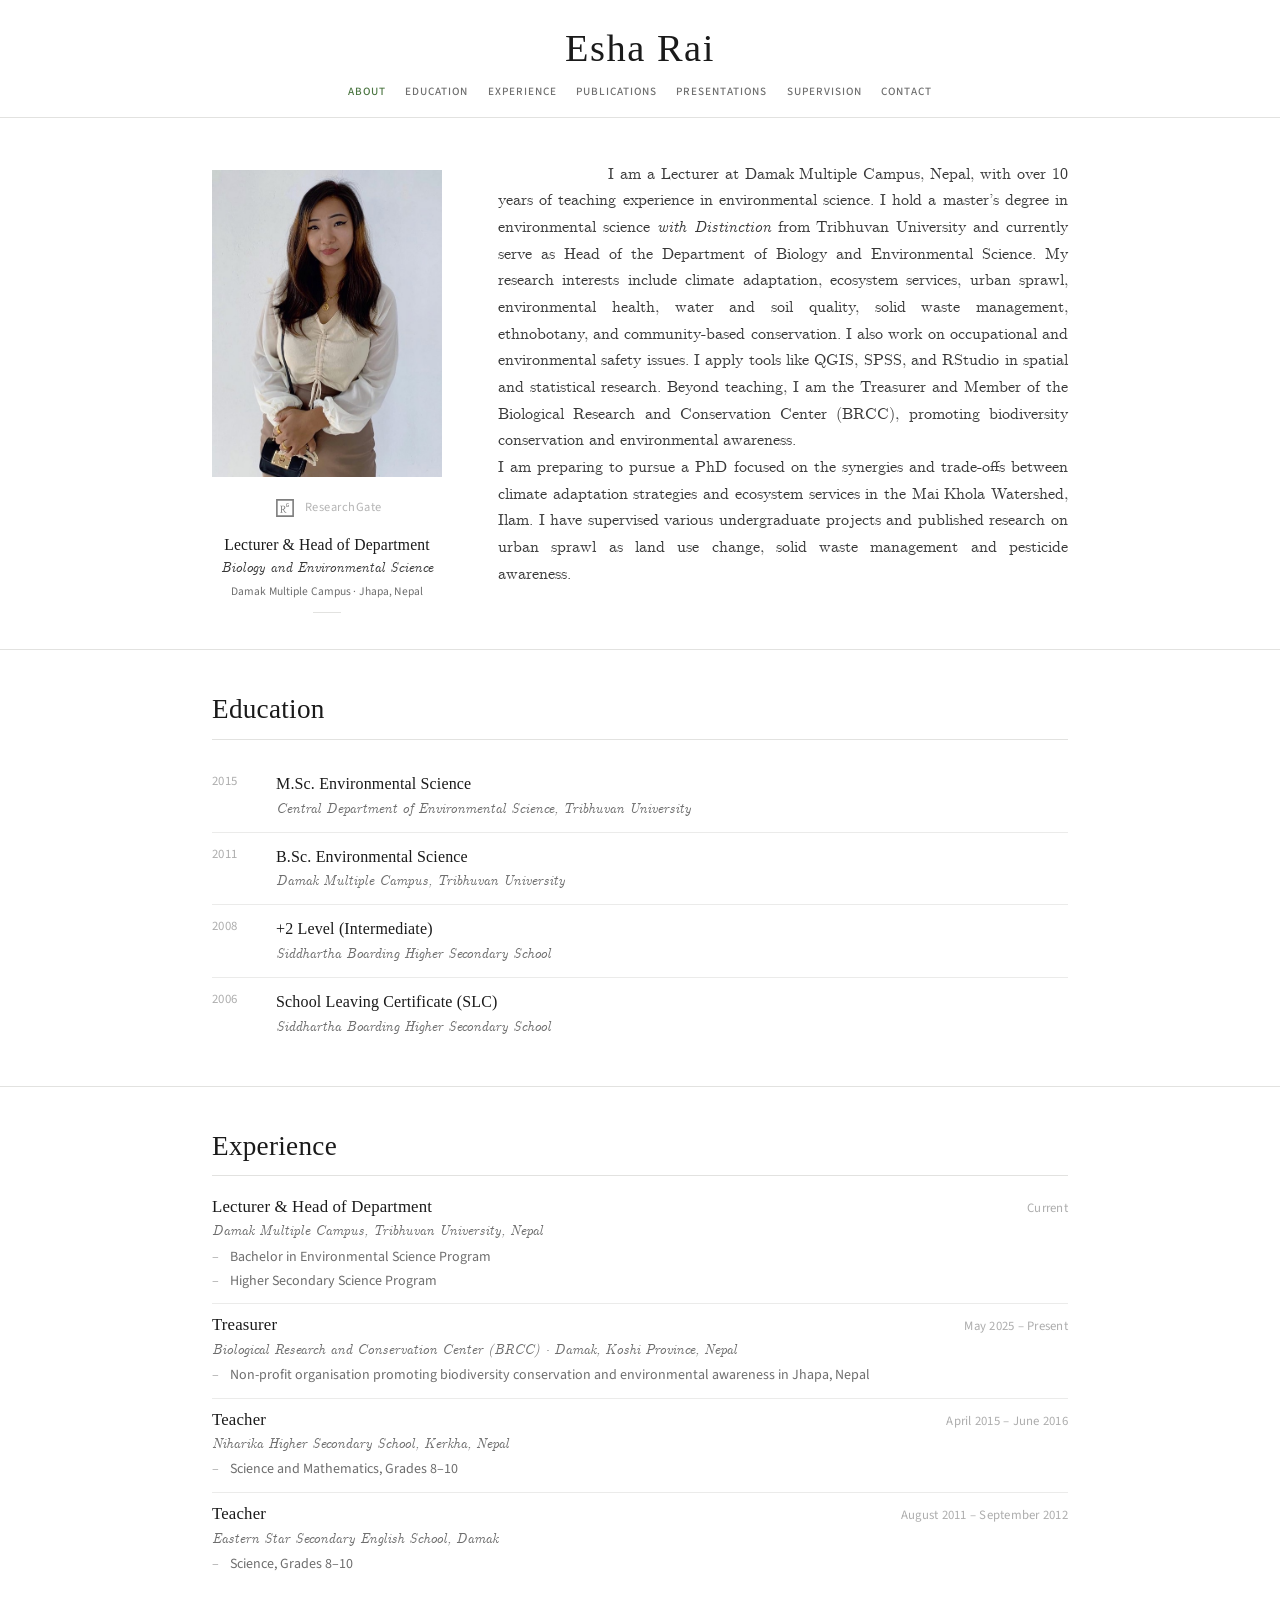
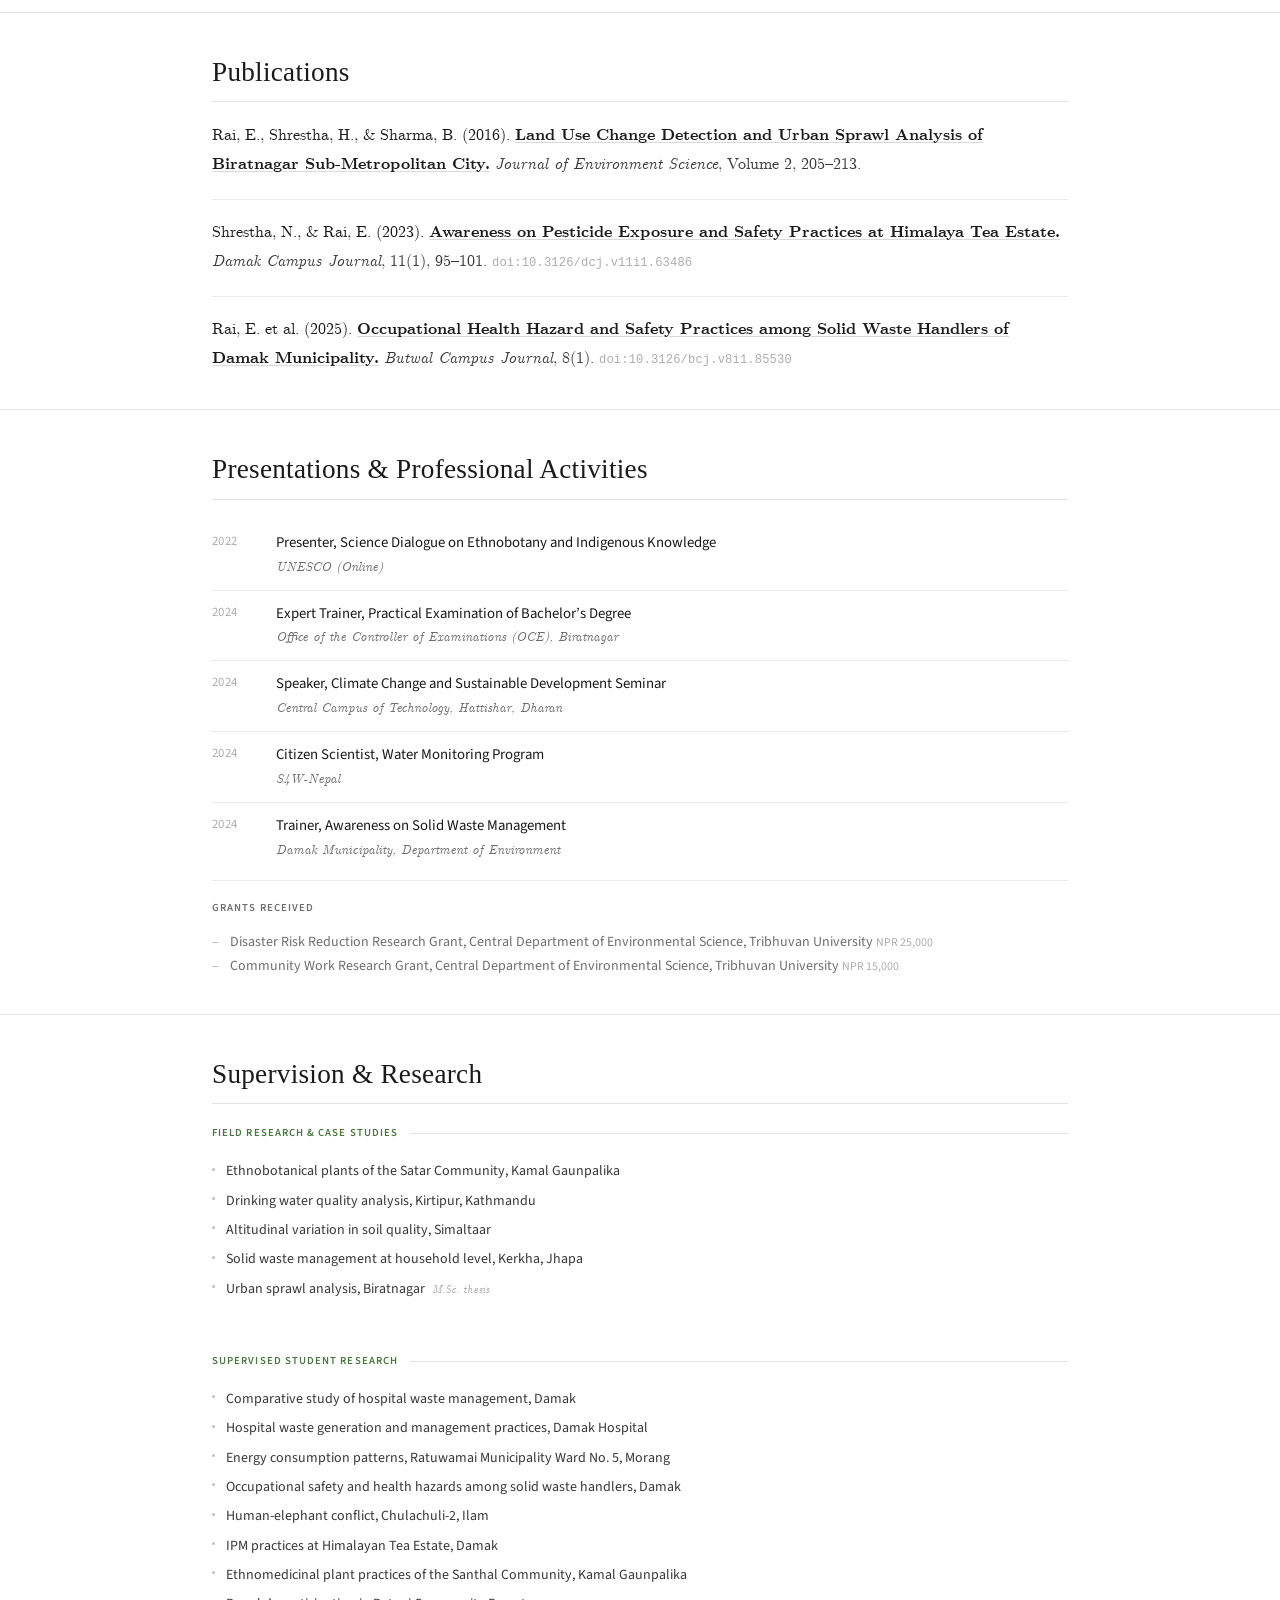
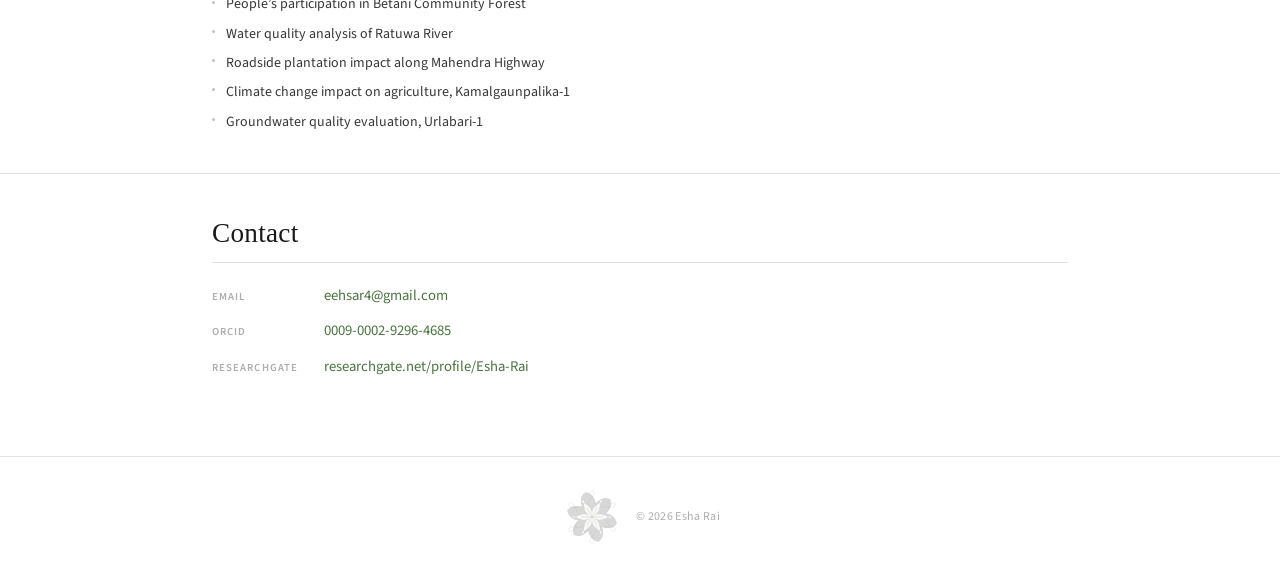
==== commit f1dd4312: "Update index.html" ====
--- a/index.html
+++ b/index.html
@@ -410,7 +410,7 @@
         <div class="contact-block fade-in">
           <p>
             <span class="contact-label">Email</span>
-            <a href="mailto:eehsar4@gmail.com">eehsar4@gmail.com</a>
+            <a href="mailto:eeshar4@gmail.com">eehsar4@gmail.com</a>
           </p>
           <p>
             <span class="contact-label">Orcid</span>
--- a/style.css
+++ b/style.css
@@ -688,10 +688,18 @@
   min-width: 96px;
   flex-shrink: 0;
 }
-
-/* FOOTER */
+.bottom-icon {
+  width: 64px;
+  height: auto;
+  opacity: 0.5;
+  margin-right: 12px;
+}
 
 .site-footer {
+  display: flex;
+  flex-direction: row;
+  justify-content: center;
+  align-items: center;
   border-top: 1px solid var(--rule);
   padding: 1.75rem 2rem;
   text-align: center;
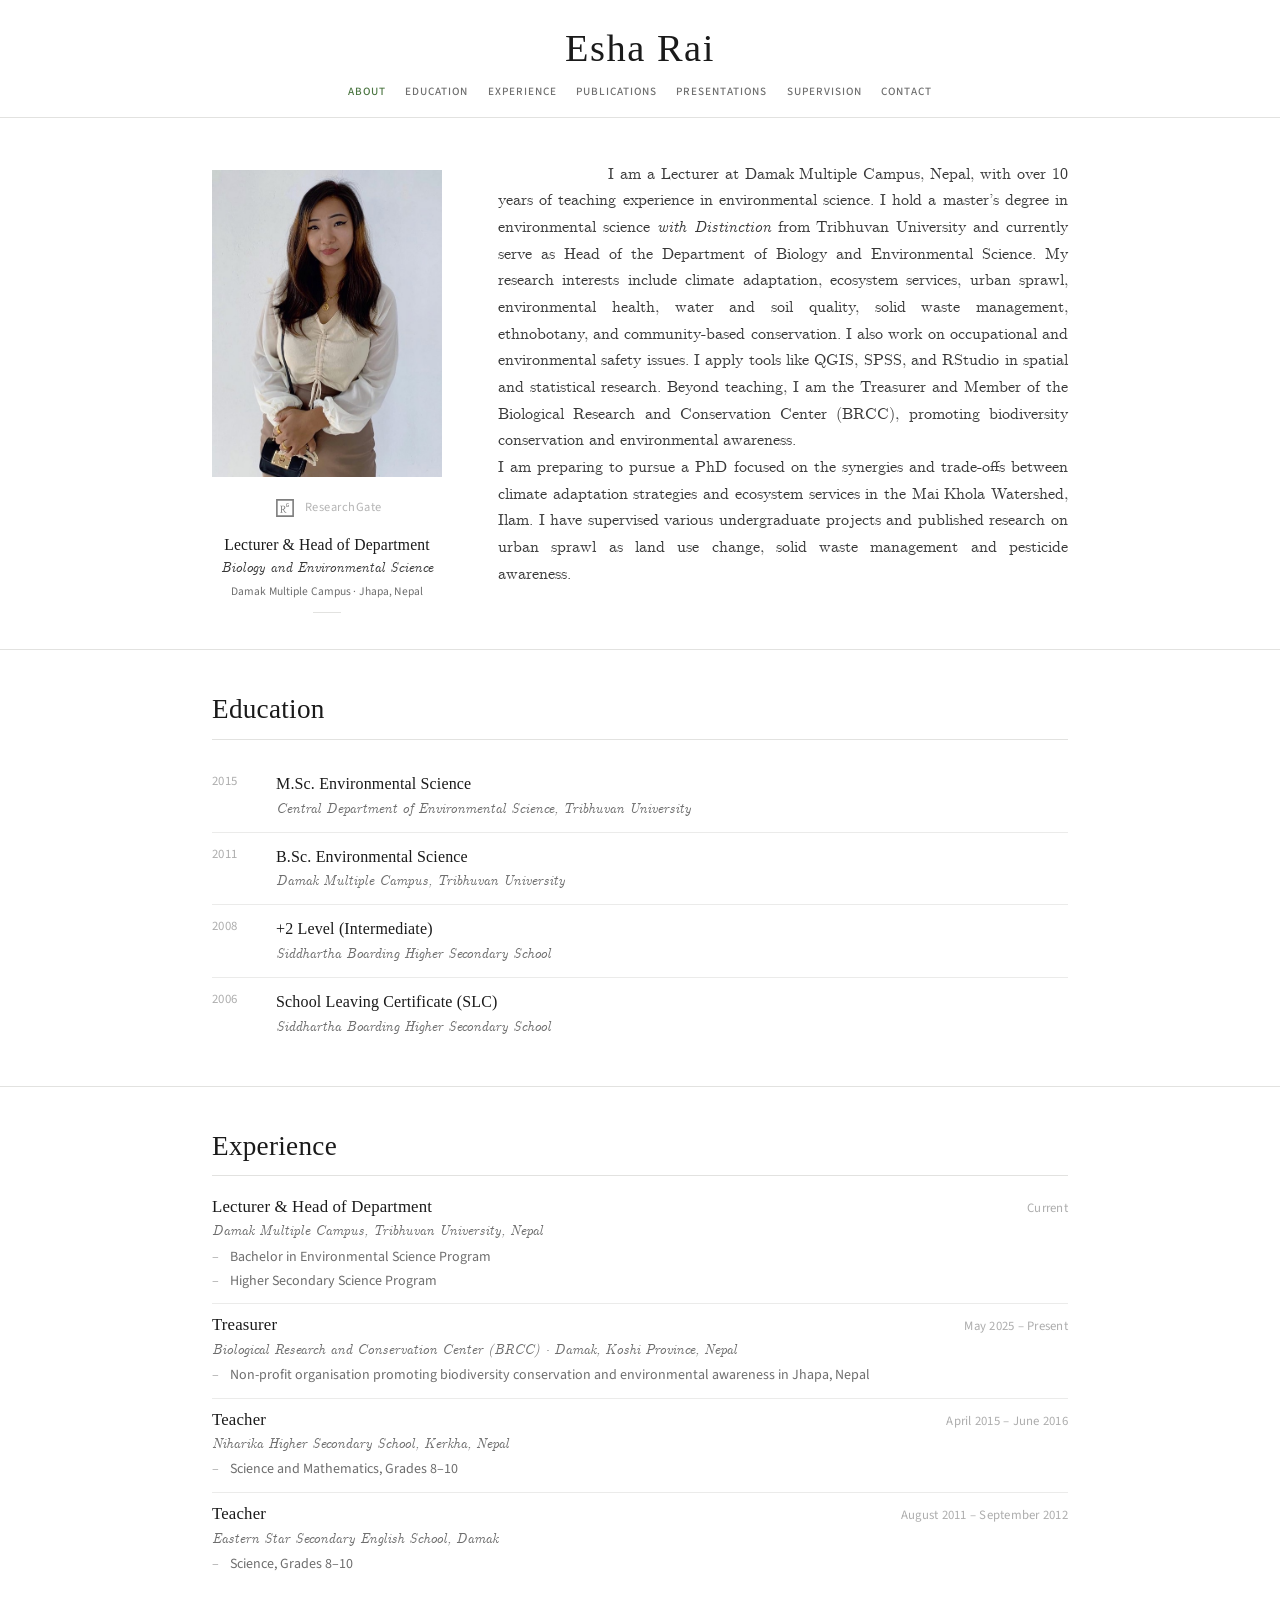
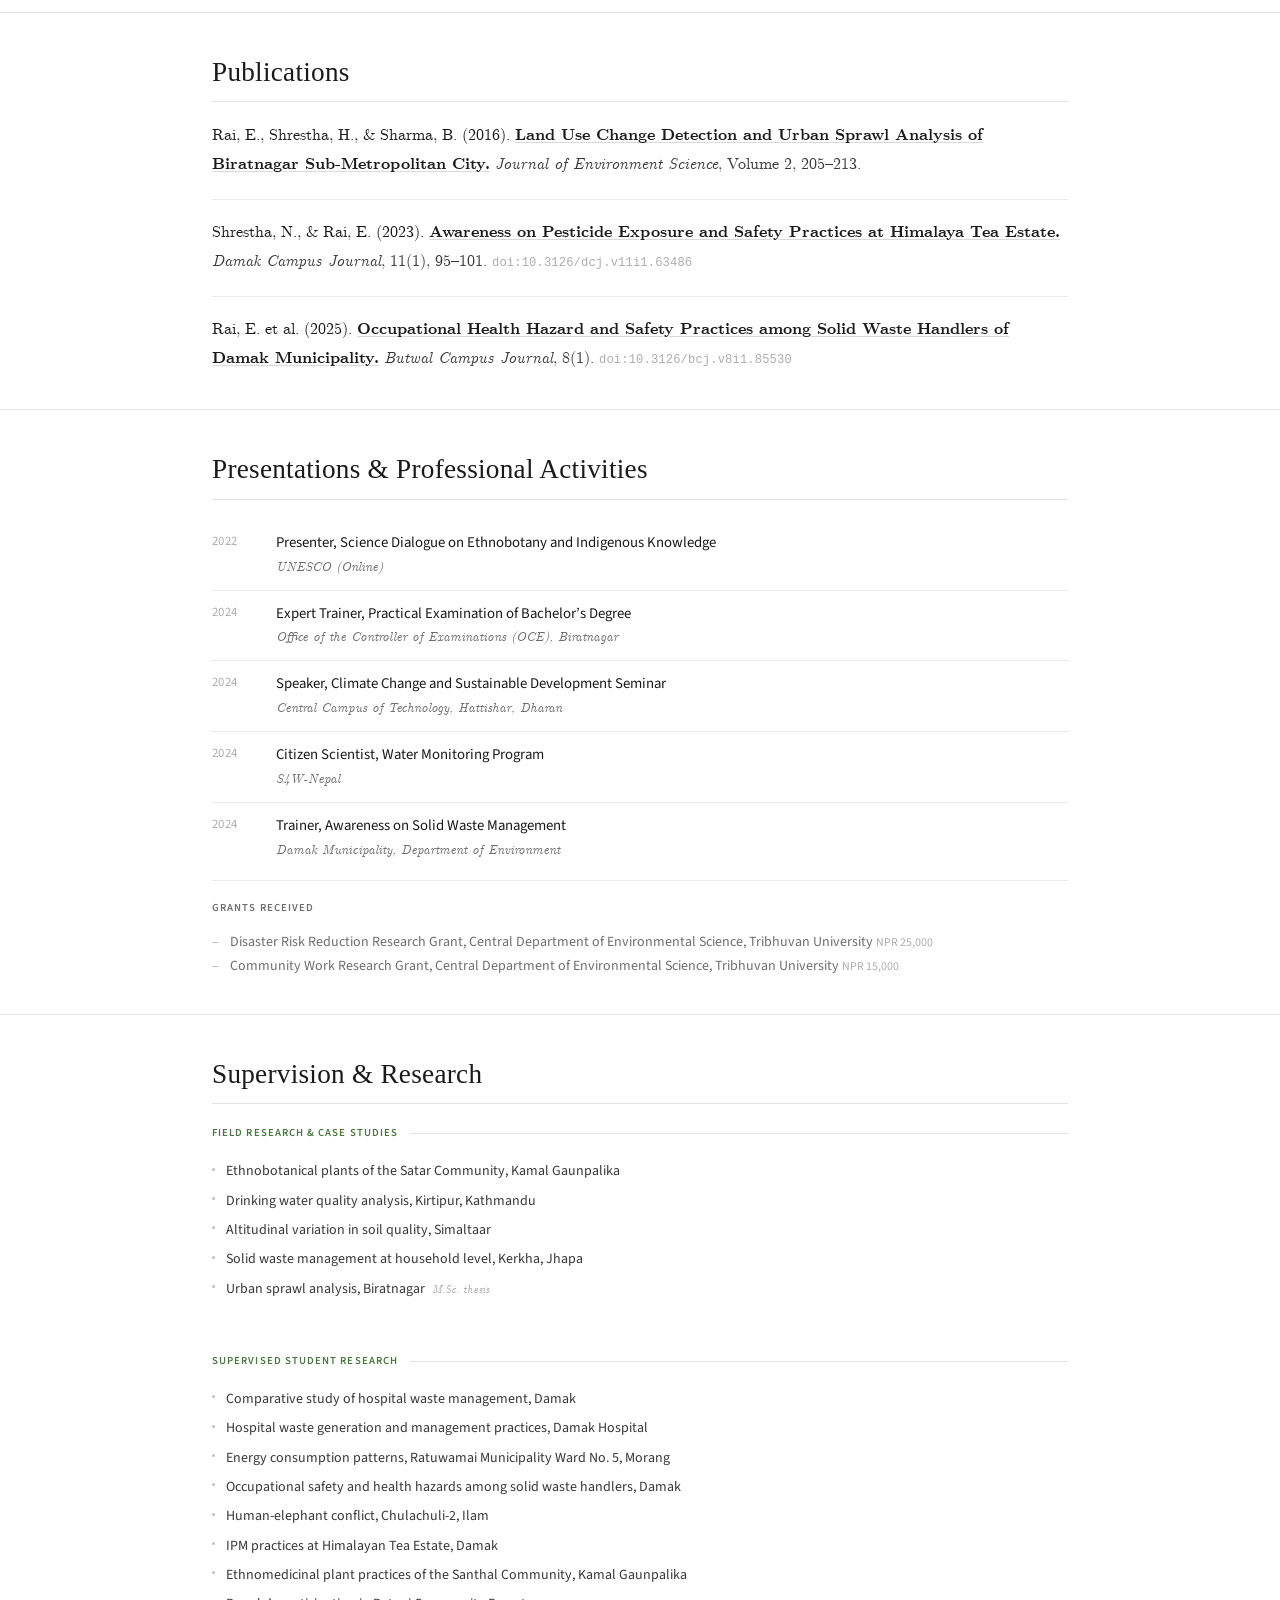
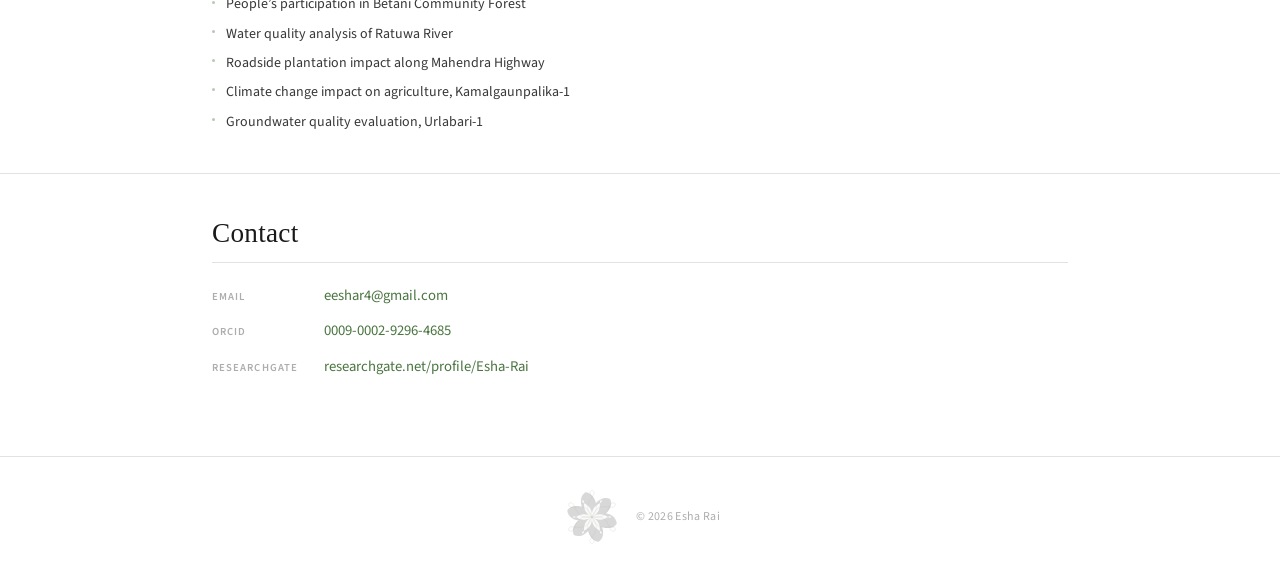
==== commit 1850ebc7: "Update index.html" ====
--- a/index.html
+++ b/index.html
@@ -410,7 +410,7 @@
         <div class="contact-block fade-in">
           <p>
             <span class="contact-label">Email</span>
-            <a href="mailto:eeshar4@gmail.com">eehsar4@gmail.com</a>
+            <a href="mailto:eeshar4@gmail.com">eeshar4@gmail.com</a>
           </p>
           <p>
             <span class="contact-label">Orcid</span>
